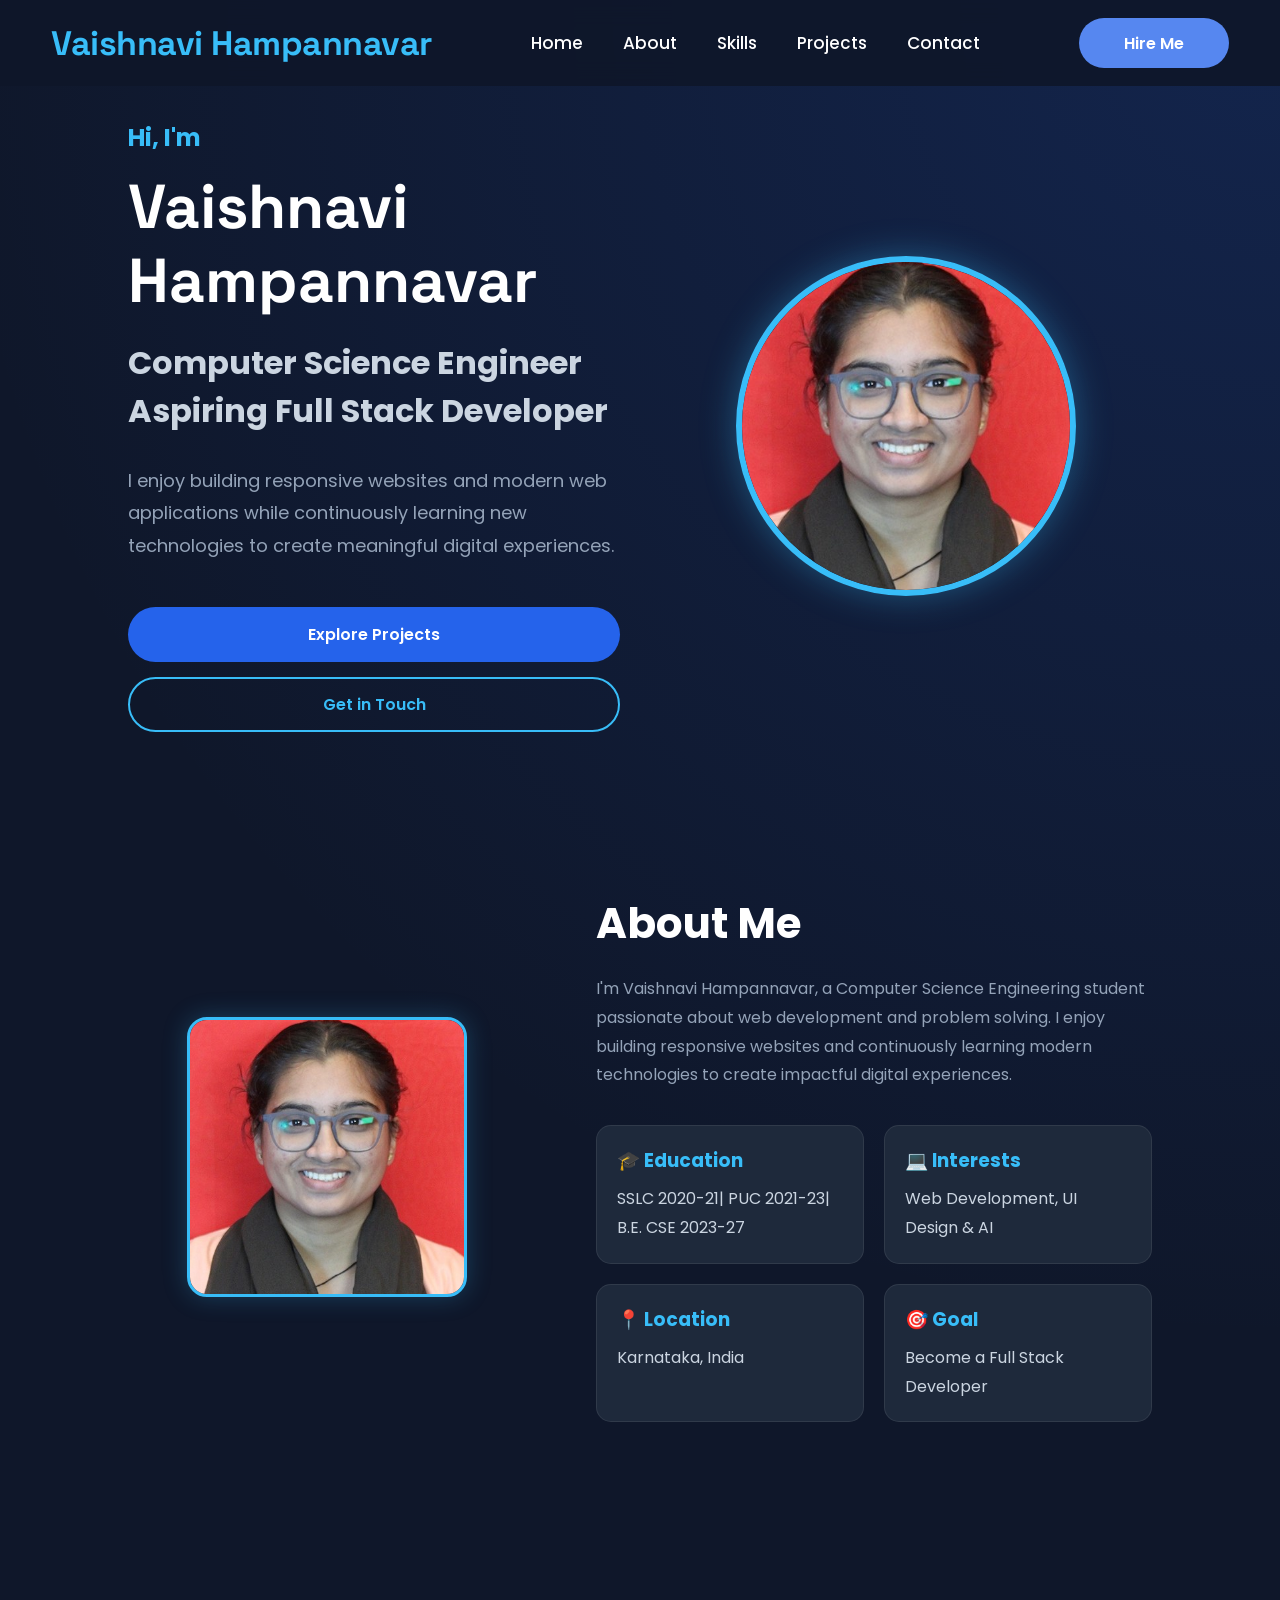
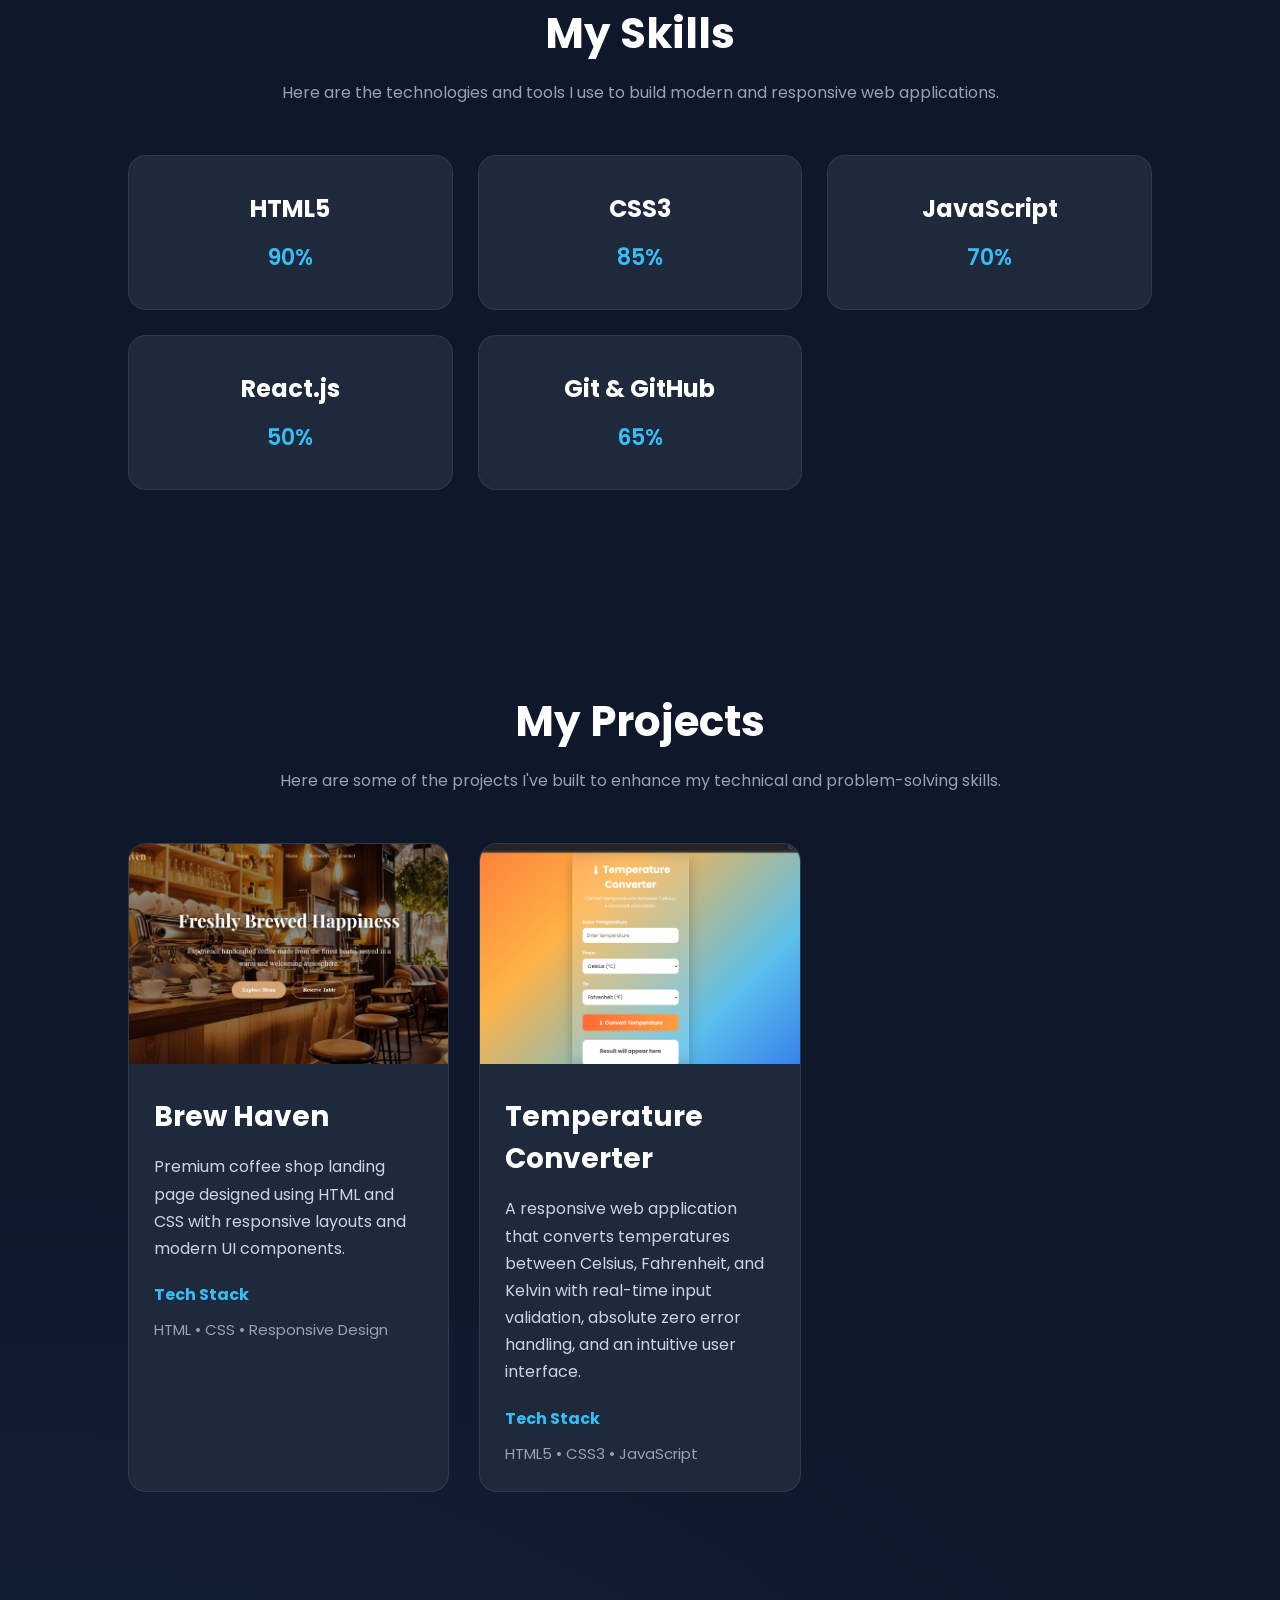
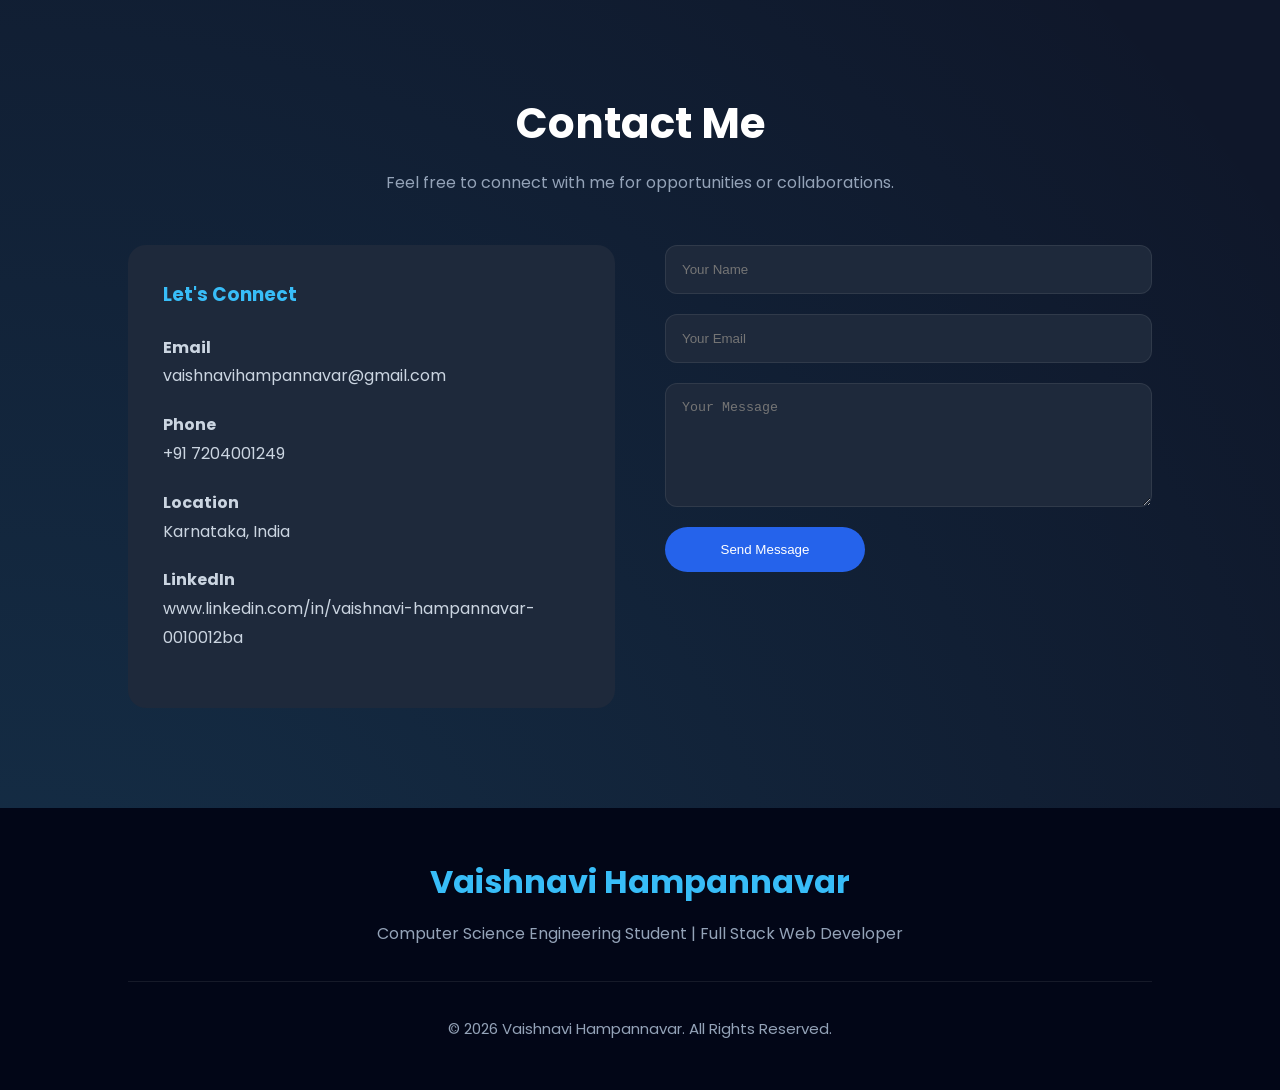
==== WebDev-L1-Portfolio/index.html @ 6986d702 "Add files via upload" ====
<!DOCTYPE html>
<html lang="en">
<head>
    <meta charset="UTF-8">
    <meta name="viewport" content="width=device-width, initial-scale=1.0">
    <title>Portfolio</title>
    <link rel="preconnect" href="https://fonts.googleapis.com">
    <link rel="preconnect" href="https://fonts.gstatic.com" crossorigin>
    <link href="https://fonts.googleapis.com/css2?family=Playfair+Display:wght@600;700;800&display=swap" rel="stylesheet">
    <link href="https://fonts.googleapis.com/css2?family=Space+Grotesk:wght@400;600;700&family=Poppins:wght@300;400;500;600&display=swap" rel="stylesheet">
    <link href="https://fonts.googleapis.com/css2?family=Sora:wght@400;500;600;700&family=Poppins:wght@300;400;500;600&display=swap" rel="stylesheet">
    <link rel="stylesheet" href="styles.css">
</head>
<body>
<header>
    <nav>
        <div class="logo">Vaishnavi Hampannavar</div>

        <ul class="nav-links">
            <li><a href="#home">Home</a></li>
            <li><a href="#about">About</a></li>
            <li><a href="#skills">Skills</a></li>
            <li><a href="#projects">Projects</a></li>
            <li><a href="#contact">Contact</a></li>
        </ul>

        <a href="#contact" class="contact-btn">Hire Me</a>
    </nav>
</header>
<section class="hero" id="home">

    <div class="hero-content">

        <h3>Hi, I'm</h3>

        <h1>Vaishnavi Hampannavar</h1>

        <h2>Computer Science Engineer 

            Aspiring Full Stack Developer</h2>

        <p>
        I enjoy building responsive websites and modern web applications while
        continuously learning new technologies to create meaningful digital experiences.
        </p>

        <div class="hero-buttons">
            <a href="#projects" class="btn">Explore Projects</a>
            <a href="#contact" class="btn-outline">Get in Touch</a>
        </div>

    </div>

    <div class="hero-image">
        <img src="images/profile.jpeg" alt="Vaishnavi">
    </div>

</section>
<section class="about" id="about">

    <div class="about-image">
        <img src="images/profile.jpeg" alt="Vaishnavi">
    </div>

    <div class="about-content">

        <h2>About Me</h2>

        <p>
            I'm Vaishnavi Hampannavar, a Computer Science Engineering student passionate about web development and problem solving. I enjoy building responsive websites and continuously learning modern technologies to create impactful digital experiences.
        </p>

        <div class="about-cards">

            <div class="about-card">
                <h3>🎓 Education</h3>
                <p>SSLC 2020-21|
                   PUC 2021-23|
                   B.E. CSE 2023-27</p>
            </div>

            <div class="about-card">
                <h3>💻 Interests</h3>
                <p>Web Development, UI Design & AI</p>
            </div>

            <div class="about-card">
                <h3>📍 Location</h3>
                <p>Karnataka, India</p>
            </div>

            <div class="about-card">
                <h3>🎯 Goal</h3>
                <p>Become a Full Stack Developer</p>
            </div>

        </div>

    </div>

</section>
<section class="skills" id="skills">

    <h2>My Skills</h2>

    <p>
        Here are the technologies and tools I use to build modern and responsive web applications.
    </p>

    <div class="skills-grid">

        <div class="skill-card">
            <h3>HTML5</h3>
            <span>90%</span>
        </div>

        <div class="skill-card">
            <h3>CSS3</h3>
            <span>85%</span>
        </div>

        <div class="skill-card">
            <h3>JavaScript</h3>
            <span>70%</span>
        </div>

        <div class="skill-card">
            <h3>React.js</h3>
            <span>50%</span>
        </div>


        <div class="skill-card">
            <h3>Git & GitHub</h3>
            <span>65%</span>
        </div>

    </div>

</section>
<section class="projects" id="projects">

    <h2>My Projects</h2>

    <p>
        Here are some of the projects I've built to enhance my technical and problem-solving skills.
    </p>

    <div class="projects-grid">

        <div class="project-card">
            <img src="images/brewhaven.png" alt="Brew Haven">

            <div class="project-content">
                <h3>Brew Haven</h3>

                <p>
                    Premium coffee shop landing page designed using HTML and CSS with responsive layouts and modern UI components.
                </p>

                <h4>Tech Stack</h4>

                <span>HTML • CSS • Responsive Design</span>
            </div>
        </div>

        <div class="project-card">
    <img src="images/temperature-converter.png" alt="Temperature Converter">

    <div class="project-content">
        <h3>Temperature Converter</h3>

        <p>
            A responsive web application that converts temperatures between Celsius, Fahrenheit, and Kelvin with real-time input validation, absolute zero error handling, and an intuitive user interface.
        </p>

        <h4>Tech Stack</h4>

        <span>HTML5 • CSS3 • JavaScript</span>
    </div>
</div>
    </div>

</section>
<section class="contact" id="contact">

    <h2>Contact Me</h2>

    <p>Feel free to connect with me for opportunities or collaborations.</p>

    <div class="contact-container">

        <div class="contact-info">

            <h3>Let's Connect</h3>

            <p><strong>Email</strong><br>vaishnavihampannavar@gmail.com</p>

            <p><strong>Phone</strong><br>+91 7204001249</p>

            <p><strong>Location</strong><br>Karnataka, India</p>

            <p><strong>LinkedIn</strong><br>www.linkedin.com/in/vaishnavi-hampannavar-0010012ba</p>

        </div>

        <div class="contact-form">

            <form>

                <input type="text" placeholder="Your Name">

                <input type="email" placeholder="Your Email">

                <textarea rows="6" placeholder="Your Message"></textarea>

                <button type="submit">Send Message</button>

            </form>

        </div>

    </div>

</section>
<footer>

    <h2>Vaishnavi Hampannavar</h2>

    <p>
        Computer Science Engineering Student | Full Stack Web Developer
    </p>

    <hr>

    <p class="copyright">
        © 2026 Vaishnavi Hampannavar. All Rights Reserved.
    </p>

</footer>
</body>
</html>
---- WebDev-L1-Portfolio/styles.css ----
*{
    margin:0;
    padding:0;
    box-sizing:border-box;
}

html{
    scroll-behavior:smooth;
}
body{
    font-family:'Poppins',sans-serif;
    background:#0F172A;
    color:white;
    overflow-x:hidden;

    background-image:
        radial-gradient(circle at top right,
        rgba(37,99,235,.18),
        transparent 30%),

        radial-gradient(circle at bottom left,
        rgba(56,189,248,.15),
        transparent 35%);
}
header{
    position:fixed;
    width:100%;
    top:0;
    left:0;
    z-index:1000;
    background:rgba(15,23,42,.9);
    backdrop-filter:blur(12px);
}

nav{
    width:92%;
    max-width:1300px;
    margin:auto;
    display:flex;
    justify-content:space-between;
    align-items:center;
    padding:18px 0;
}
.logo{
    font-family:'Space Grotesk',sans-serif;
    font-size:34px;
    font-weight:700;
    color:#38BDF8;
    letter-spacing:-0.5px;
}
.nav-links{
    display:flex;
    list-style:none;
    gap:40px;
}
.nav-links a{
    position:relative;
    text-decoration:none;
    color:white;
    font-size:17px;
    font-weight:500;
    padding-bottom:8px;
}

.nav-links a::after{
    content:"";
    position:absolute;
    left:50%;
    bottom:0;
    transform:translateX(-50%);
    width:0;
    height:2px;
    background:#38BDF8;
    transition:0.3s ease;
}

.nav-links a:hover::after,
.nav-links a.active::after{
    width:60%;
}
.contact-btn{
    display:inline-flex;
    align-items:center;
    justify-content:center;

    width:150px;
    height:50px;

    background:#5687f0;
    color:#fff;

    border-radius:40px;
    text-decoration:none;
    font-weight:600;

    transition:.3s;
}

.contact-btn:hover{
    background:#1D4ED8;
    transform:translateY(-3px);
}
.hero{
    min-height:90vh;
    padding:120px 10% 80px;

    display:flex;
    justify-content:space-between;
    align-items:center;
    gap:40px;
}

.hero-content{
    flex:1;
}

.hero-content h3{
    font-size:24px;
    color:#38BDF8;
    margin-bottom:15px;
}

.hero-content h1{
    font-size:62px;
    line-height:1.2;
    margin-bottom:20px;
    font-family:'Space Grotesk',sans-serif;
}

.hero-content h2{
    font-size:32px;
    color:#CBD5E1;
    margin-bottom:30px;
}

.hero-content p{
    font-size:18px;
    color:#94A3B8;
    line-height:1.8;
    max-width:650px;
    font-family:'Poppins',sans-serif;
    margin-top:25px;
    margin-bottom:45px;
}

.hero-image{
    flex:1;
    display:flex;
    justify-content:center;
}

.hero-image img{
    width:340px;
    height:340px;
    object-fit:cover;
    border-radius:50%;
    border:6px solid #38BDF8;
    box-shadow:0 0 35px rgba(56,189,248,.35);
}
.hero-image img{
    transition:.4s;
}

.hero-image img:hover{
    transform:scale(1.04);
}
.hero-buttons{
    display:flex;
    flex-direction:column;
    gap:15px;
    margin-top:40px;
}

.hero-buttons a{
    width:100%;
}
.btn{
    display:inline-flex;
    align-items:center;
    justify-content:center;

    width:180px;
    height:55px;

    background:#2563EB;
    color:white;

    border-radius:50px;
    text-decoration:none;
    font-weight:600;
    font-family:'Poppins',sans-serif;
    transition:.3s;
}

.btn:hover{
    background:#1D4ED8;
    transform:translateY(-5px);
}
.btn-outline{
    display:inline-flex;
    align-items:center;
    justify-content:center;

    width:180px;
    height:55px;

    border:2px solid #38BDF8;
    color:#38BDF8;

    border-radius:50px;
    text-decoration:none;
    font-weight:600;
    font-family:'Poppins',sans-serif;
    transition:.3s;
}

.btn-outline:hover{
    background:#38BDF8;
    color:#0F172A;
    transform:translateY(-5px);
}
.about{
    padding:80px 10%;
    display:flex;
    align-items:center;
    justify-content:space-between;
    gap:70px;
}

.about-image{
    flex:1;
    display:flex;
    justify-content:center;
}

.about-image img{
    width:280px;
    height:280px;
    border-radius:20px;
    object-fit:cover;
    border:3px solid #38BDF8;
    box-shadow:0 0 25px rgba(56,189,248,.25);
}

.about-content{
    flex:1.4;
}

.about-content h2{
    font-size:42px;
    margin-bottom:20px;
}

.about-content p{
    color:#94A3B8;
    line-height:1.8;
    margin-bottom:35px;
    max-width:600px;
}

.about-cards{
    display:grid;
    grid-template-columns:repeat(2,1fr);
    gap:20px;
}

.about-card{
    background:#1E293B;
    padding:20px;
    border-radius:15px;
    border:1px solid rgba(255,255,255,.08);
    transition:all .35s ease;
}

.about-card:hover{
    transform:translateY(-8px);
    border-color:#38BDF8;
}

.about-card h3{
    margin-bottom:10px;
    color:#38BDF8;
}

.about-card p{
    margin:0;
    color:#CBD5E1;
}
.skills{
    padding:100px 10%;
    text-align:center;
}

.skills h2{
    font-size:42px;
    margin-bottom:15px;
}

.skills>p{
    color:#94A3B8;
    margin-bottom:50px;
}

.skills-grid{
    display:grid;
    grid-template-columns:repeat(3,1fr);
    gap:25px;
}

.skill-card{
    background:#1E293B;
    padding:35px;
    border-radius:18px;
    border:1px solid rgba(255,255,255,.08);
    transition:.3s;
}

.skill-card:hover{
    transform:translateY(-8px);
    border-color:#38BDF8;
    box-shadow:0 0 20px rgba(56,189,248,.2);
}

.skill-card h3{
    color:white;
    margin-bottom:15px;
    font-size:24px;
}

.skill-card span{
    color:#38BDF8;
    font-size:22px;
    font-weight:600;
}
.projects{
    padding:100px 10%;
    text-align:center;
}

.projects h2{
    font-size:42px;
    margin-bottom:15px;
}

.projects>p{
    color:#94A3B8;
    margin-bottom:50px;
}

.projects-grid{
    display:grid;
    grid-template-columns:repeat(3,1fr);
    gap:30px;
}

.project-card{
    background:#1E293B;
    border-radius:18px;
    overflow:hidden;
    border:1px solid rgba(255,255,255,.08);
    transition:.3s;
}

.project-card:hover{
    transform:translateY(-8px);
    border-color:#38BDF8;
    box-shadow:0 0 25px rgba(56,189,248,.2);
}

.project-card img{
    width:100%;
    height:220px;
    object-fit:cover;
}

.project-content{
    padding:25px;
    text-align:left;
}

.project-content h3{
    font-size:28px;
    margin-bottom:15px;
}

.project-content p{
    color:#CBD5E1;
    line-height:1.7;
    margin-bottom:20px;
}

.project-content h4{
    color:#38BDF8;
    margin-bottom:10px;
}

.project-content span{
    color:#94A3B8;
    font-size:15px;
}
.contact{
    padding:100px 10%;
    text-align:center;
}

.contact h2{
    font-size:42px;
    margin-bottom:15px;
}

.contact>p{
    color:#94A3B8;
    margin-bottom:50px;
}

.contact-container{
    display:grid;
    grid-template-columns:1fr 1fr;
    gap:50px;
    text-align:left;
}

.contact-info{
    background:#1E293B;
    padding:35px;
    border-radius:18px;
}

.contact-info h3{
    margin-bottom:25px;
    color:#38BDF8;
}

.contact-info p{
    color:#CBD5E1;
    margin-bottom:20px;
    line-height:1.8;
}

.contact-form form{
    display:flex;
    flex-direction:column;
    gap:20px;
}

.contact-form input,
.contact-form textarea{
    padding:16px;
    background:#1E293B;
    border:1px solid rgba(255,255,255,.08);
    color:white;
    border-radius:12px;
    outline:none;
}

.contact-form input:focus,
.contact-form textarea:focus{
    border-color:#38BDF8;
}

.contact-form button{
    width:200px;
    padding:15px;
    background:#2563EB;
    color:white;
    border:none;
    border-radius:50px;
    cursor:pointer;
    transition:.3s;
}

.contact-form button:hover{
    background:#1D4ED8;
}
footer{
    background:#020617;
    text-align:center;
    padding:50px 10%;
}

footer h2{
    color:#38BDF8;
    margin-bottom:15px;
    font-size:32px;
}

footer p{
    color:#94A3B8;
}

footer hr{
    margin:35px 0;
    border:none;
    height:1px;
    background:rgba(255,255,255,.08);
}

.copyright{
    font-size:15px;
}

@media (max-width:768px){

    nav{
        flex-direction:column;
        gap:15px;
        padding:15px 0;
    }

    .logo{
        font-size:24px;
        text-align:center;
    }

    .nav-links{
        flex-wrap:wrap;
        justify-content:center;
        gap:15px;
    }

    .nav-links a{
        font-size:14px;
    }

    .contact-btn{
        width:120px;
        height:42px;
        font-size:14px;
    }



    .hero{
        flex-direction:column-reverse;
        text-align:center;
        padding:220px 25px 60px;
        min-height:auto;
    }

    .hero-content{
        width:100%;
    }

    .hero-content h1{
        font-size:42px;
        line-height:1.2;
        margin-bottom:15px;
        word-break:break-word;
    }

    .hero-content h2{
        font-size:20px;
        line-height:1.5;
    }

    .hero-content p{
        font-size:16px;
        margin:25px auto;
        max-width:100%;
    }

    .hero-buttons{
        flex-direction:column;
        align-items:center;
    }

    .btn,
    .btn-outline{
        width:200px;
    }

    .hero-image img{
        width:150px;
        height:150px;
        margin-bottom:20px;
    }


    .about{
        flex-direction:column;
        text-align:center;
    }
    .about-image img{
        width:200px;
        height:200px;
    }
    .about-cards,
    .skills-grid,
    .projects-grid,
    .contact-container{
        grid-template-columns:1fr;
    }

}
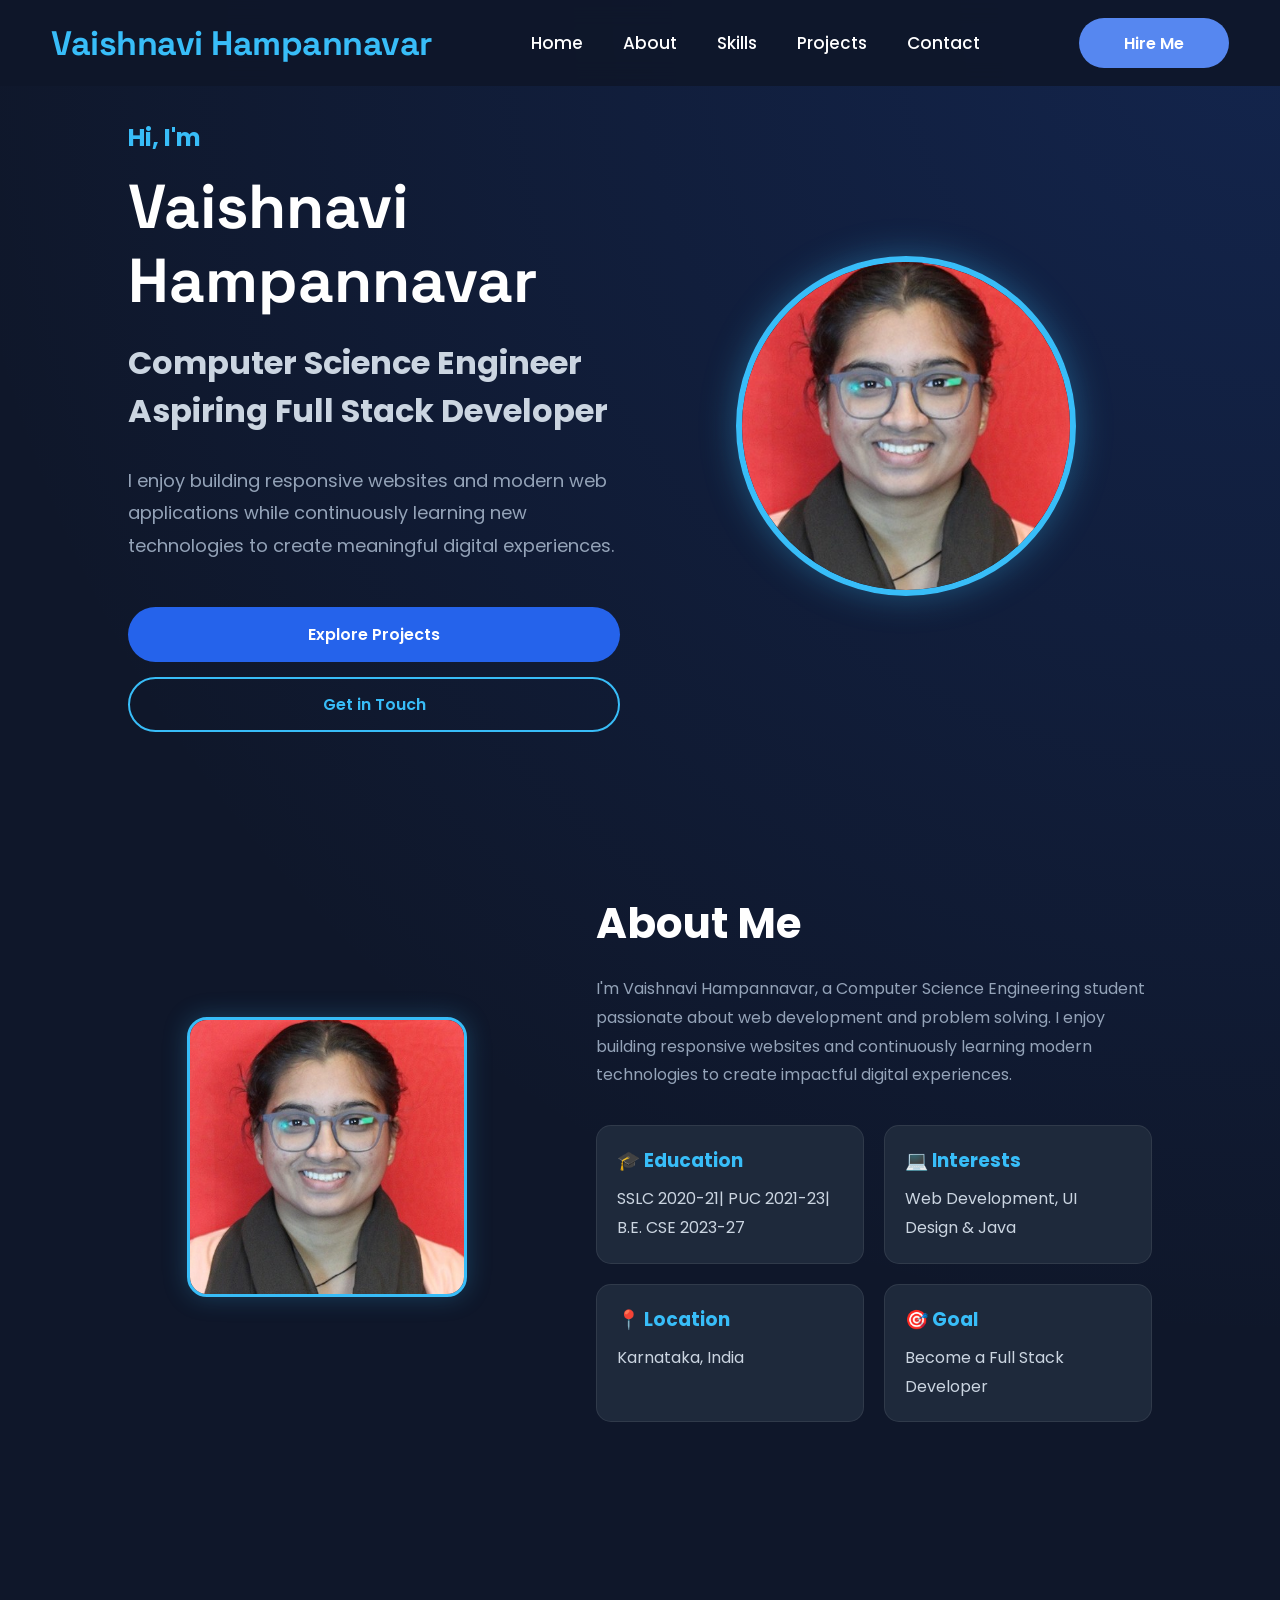
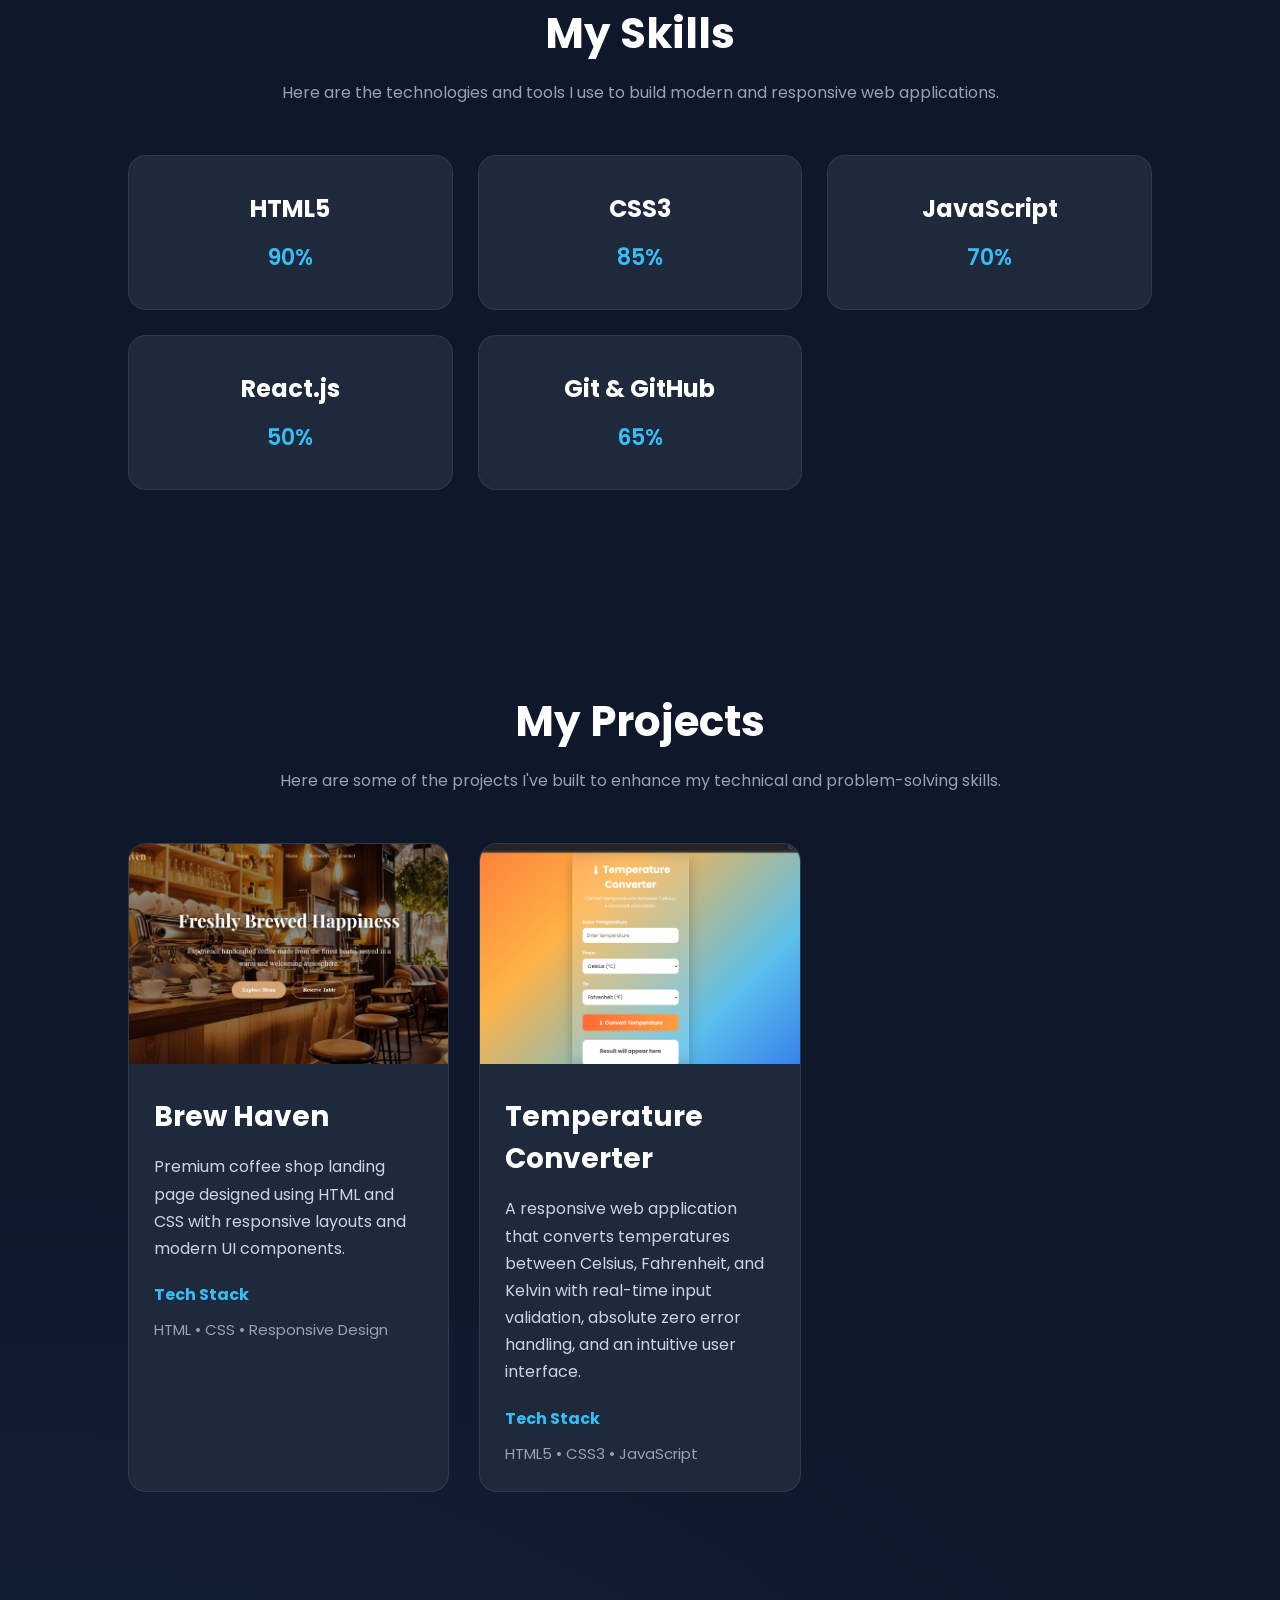
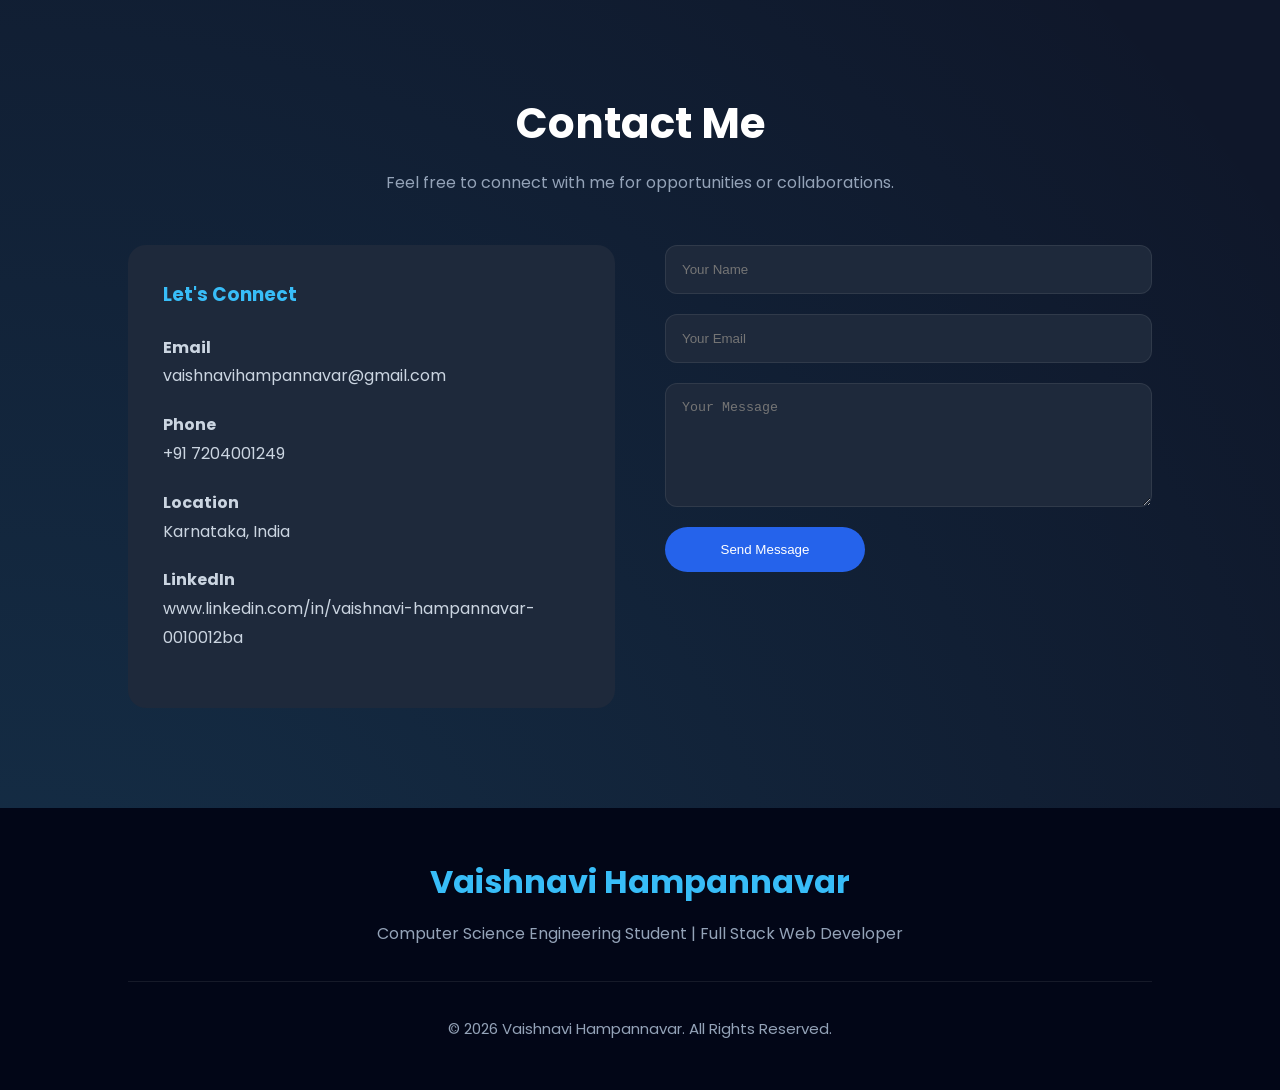
==== commit c16f8acc: "Add files via upload" ====
--- a/WebDev-L1-Portfolio/index.html
+++ b/WebDev-L1-Portfolio/index.html
@@ -81,7 +81,7 @@
 
             <div class="about-card">
                 <h3>💻 Interests</h3>
-                <p>Web Development, UI Design & AI</p>
+                <p>Web Development, UI Design & Java</p>
             </div>
 
             <div class="about-card">
